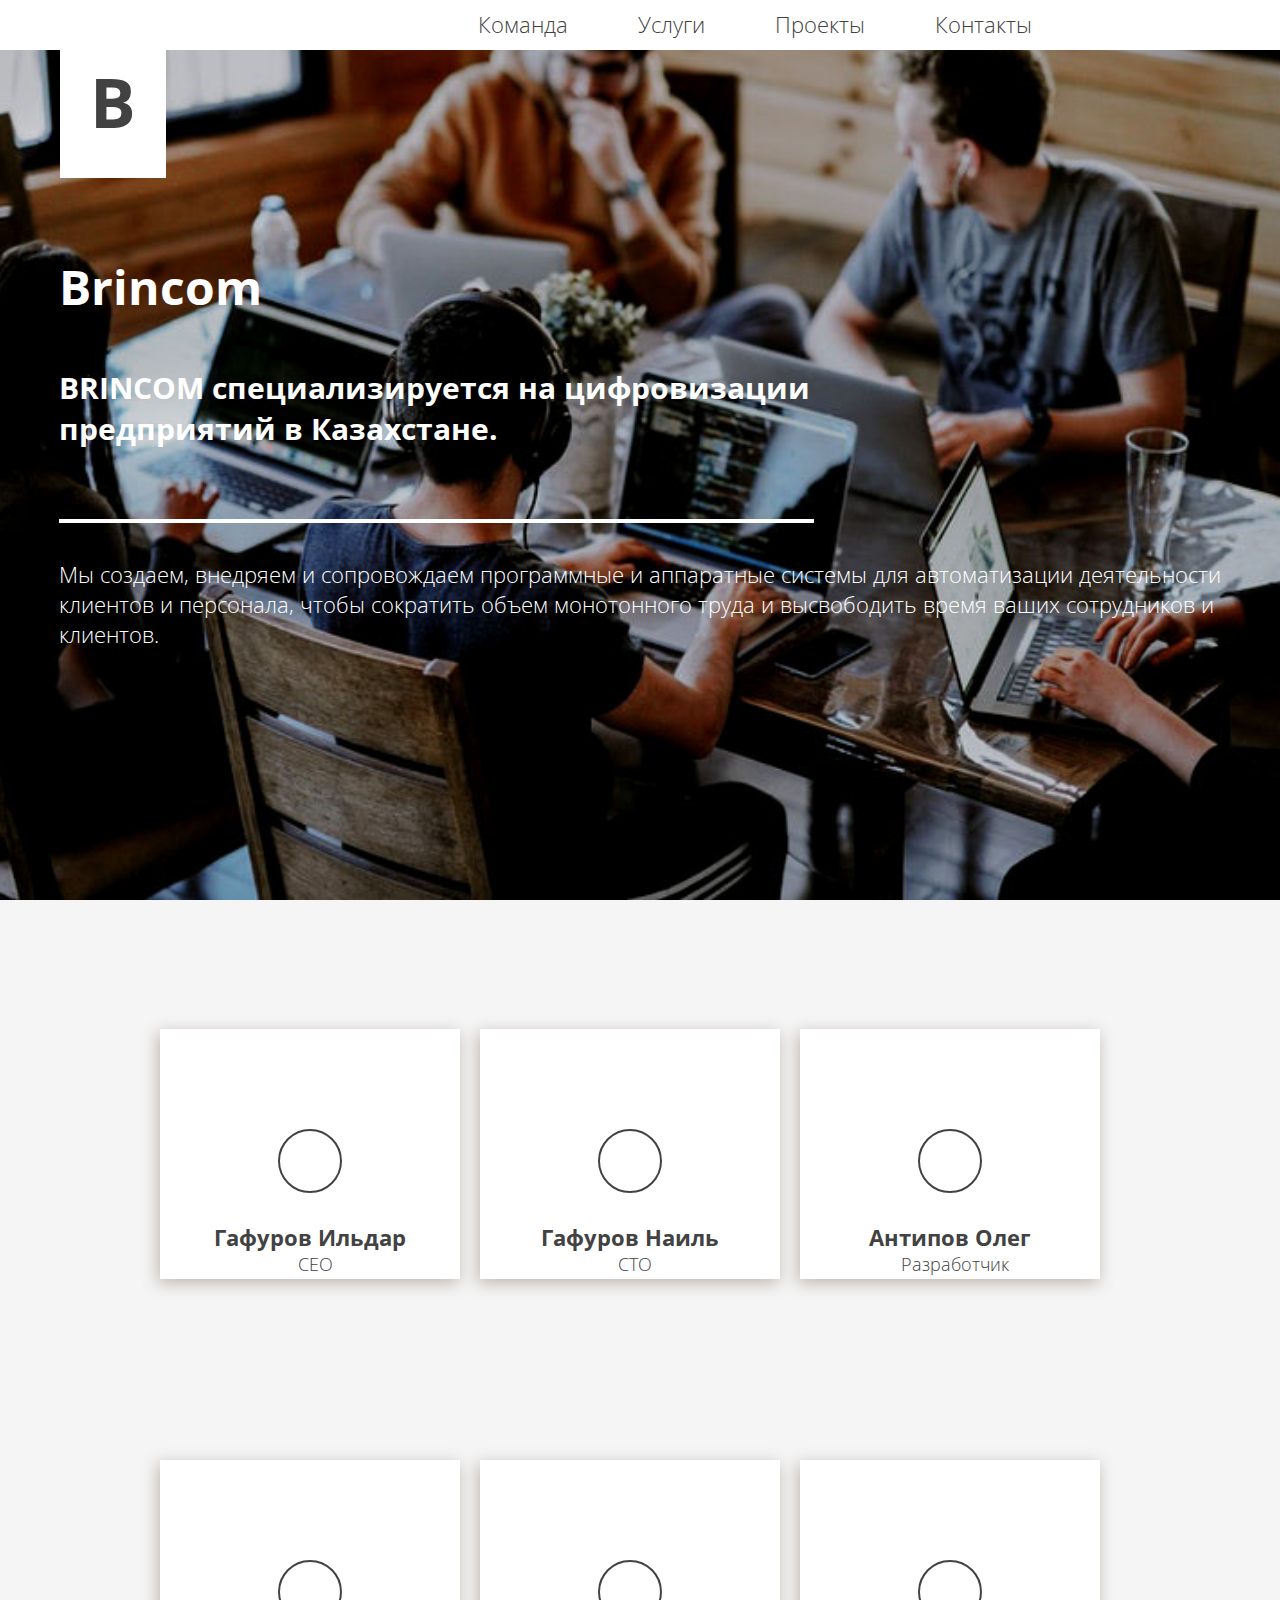
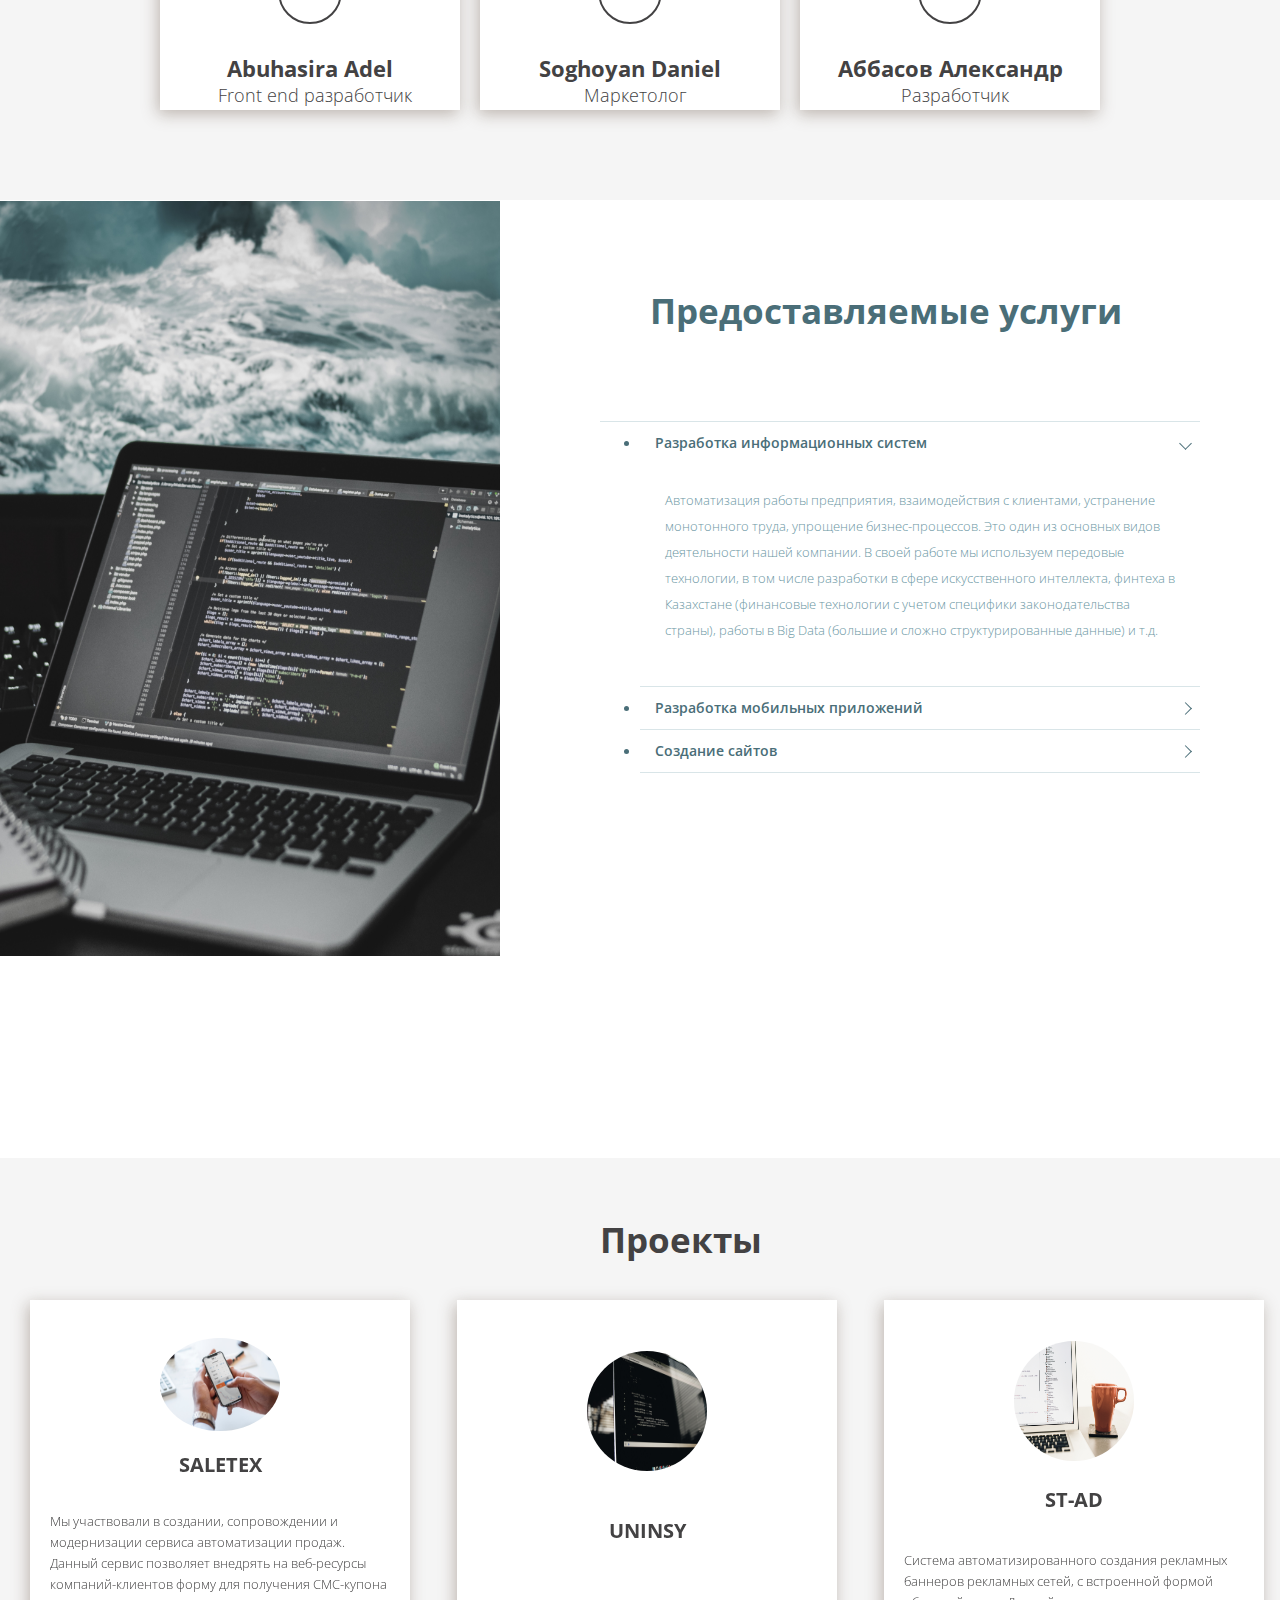
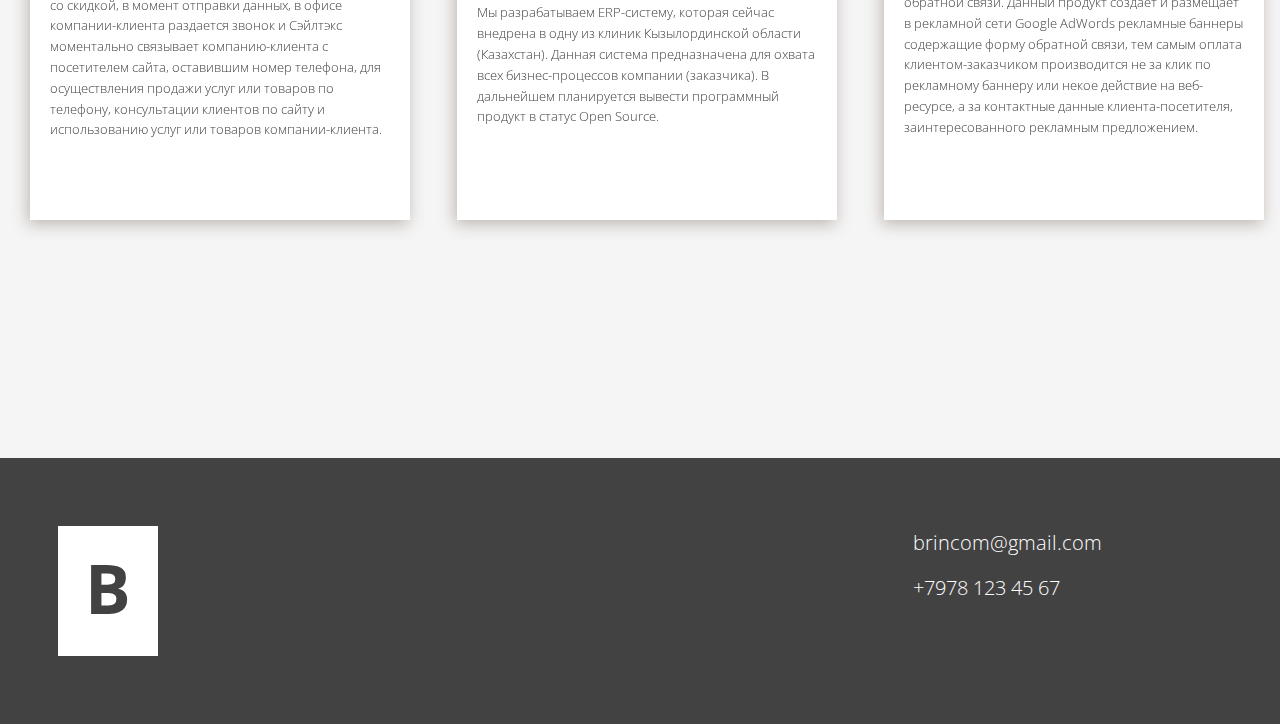
==== index.html @ cca187c6 "first commit" ====
<!DOCTYPE html>
<html lang="ru">
<head>
	<meta charset="UTF-8">

	<link href="https://fonts.googleapis.com/css?family=Fira+Sans:400,700&amp;subset=cyrillic,cyrillic-ext" rel="stylesheet">
	<link href="https://fonts.googleapis.com/css?family=Open+Sans:400,700&amp;subset=cyrillic,cyrillic-ext" rel="stylesheet">

	<link rel="stylesheet" href="https://use.fontawesome.com/releases/v5.1.0/css/all.css" integrity="sha384-lKuwvrZot6UHsBSfcMvOkWwlCMgc0TaWr+30HWe3a4ltaBwTZhyTEggF5tJv8tbt" crossorigin="anonymous">

	<link rel="stylesheet" href="slick/slick.css">
	<link rel="stylesheet" href="slick/slick-theme.css">

	<link rel="stylesheet" href="css/style.css">
    <link rel="stylesheet" href="css/media-queries.css">
    <link rel="stylesheet" href="css/accordion.css">

	<title>Brincom</title>
</head>
<body>
	<!-- first screen -->
<section id="header">
	<header>
		<nav>
			<a href="#team">Команда</a>
			<a href="#products">Услуги</a>
			<a href="#projects">Проекты</a>
			<a href="#footer">Контакты</a>
		</nav>


		<span class="nav-logo">B</span>
	</header>

	<h3>Brincom</h3>
	<h1>BRINCOM специализируется на цифровизации <br>предприятий в Казахстане.</h1>
	<span class="first-screen-line"></span>
	<p class="header"> Мы создаем, внедряем и сопровождаем программные и аппаратные системы для автоматизации деятельности клиентов и персонала, чтобы сократить объем монотонного труда и высвободить время ваших сотрудников и клиентов.</p>
</section>


<section id="team">
	<div class="first-row">
		<div class="first-team"><i class="fas fa-folder-open"></i><h4>Гафуров Ильдар</h4><p class="team">CEO</p></div>
		<div class="second-team"><i class="fas fa-desktop"></i><h4>Гафуров Наиль</h4><p class="team">CTO</p></div>
		<div class="third-team"><i class="fas fa-cloud"></i><h4>Антипов Олег</h4><p class="team">Разработчик</p></div>
	</div>

	<div class="second-row">
		<div class="fourth-team"><i class="fas fa-chart-bar"></i><h4>Abuhasira Adel</h4><p class="team">Front end разработчик</p></div>
		<div class="fifth-team"><i class="fas fa-chart-bar"></i><h4>Soghoyan Daniel</h4><p class="team">Маркетолог</p></div>
		<div class="sixth-team"><i class="fas fa-chart-bar"></i><h4>Аббасов Александр</h4><p class="team">Разработчик</p></div>
	</div>
</section>


<section id="products">

	<img src="img/laptop.jpg" alt="#" class="laptop">
	<h2>Предоставляемые услуги</h2>

<ul class="accordion">
	<li>
		<a>Разработка информационных систем</a>
		<p>Автоматизация работы предприятия, взаимодействия с клиентами, устранение монотонного труда, упрощение бизнес-процессов. Это один из основных видов деятельности нашей компании. В своей работе мы используем передовые технологии, в том числе разработки в сфере искусственного интеллекта, финтеха в Казахстане (финансовые технологии с учетом специфики законодательства страны), работы в Big Data (большие и сложно структурированные данные) и т.д.</p>
	</li>
	<li>
		<a>Разработка мобильных приложений</a>
		<p>Разработка мобильных приложений ведется в соответствии с требованиями рынка Казахстана (основные операционные системы - Android и iOS, интерфейс на казахском языке).</p>
	</li>
	<li>
		<a>Создание сайтов</a>
		<p>Cоздание сайтов в Казахстане - одно из наших направлений, для обеспечения полного цикла цифровизации, начиная от взаимодействия с клиентом. Сайты оптимизируются для лучшего взаимодействия с поисковыми системами. Также мы занимаемся продвижением сайтов в Казахстане и мире (с учетом национальной специфики стран).</p>
	</li>
</ul> <!-- / accordion -->
</section>


	<section id="projects">
		<h2 class="projects_header">Проекты</h2>

			<div class="project-slider">
				<div class="project">
					<img src="img/project_1.jpg" alt="#">
					<p class="name">SALETEX</span></p> <p class="content">Мы участвовали в создании, сопровождении и модернизации сервиса автоматизации продаж. Данный сервис позволяет внедрять на веб-ресурсы компаний-клиентов форму для получения СМС-купона со скидкой, в момент отправки данных, в офисе компании-клиента раздается звонок и Сэйлтэкс моментально связывает компанию-клиента с посетителем сайта, оставившим номер телефона, для осуществления продажи услуг или товаров по телефону, консультации клиентов по сайту и использованию услуг или товаров компании-клиента.</p>
				</div>
				
				<div class="project">
					<img src="img/project_2.jpg" alt="#">
					<p class="name">UNINSY</span></p><p class="content">Мы разрабатываем ERP-систему, которая сейчас внедрена в одну из клиник Кызылординской области (Казахстан). Данная система предназначена для охвата всех бизнес-процессов компании (заказчика). В дальнейшем планируется вывести программный продукт в статус Open Source.</p>
				</div>
				
				<div class="project">
					<img src="img/project_3.jpg" alt="#">
					<p class="name">ST-AD</span></p><p class="content">Система автоматизированного создания рекламных баннеров рекламных сетей, с встроенной формой обратной связи. Данный продукт создает и размещает в рекламной сети Google AdWords рекламные баннеры содержащие форму обратной связи, тем самым оплата клиентом-заказчиком производится не за клик по рекламному баннеру или некое действие на веб-ресурсе, а за контактные данные клиента-посетителя, заинтересованного рекламным предложением. </p>
				</div>
				
				<!-- <div class="project">
					<img src="img/project_4.jpg" alt="#">
					<p class="name">Lorem ipsum</span></p><p class="content">Lorem ipsum dolor sit amet, consectetur adipisicing elit. Quod, accusantium consectetur minus, nobis, suscipit distinctio iste deserunt cupiditate sed laboriosam vitae explicabo nihil ullam non fugiat dolorem repellendus quis harum!</p>
				</div>
				
				<div class="project">
					<img src="img/project_5.jpg" alt="#">
					<p class="name">Lorem ipsum</span></p><p class="content">Lorem ipsum dolor sit amet, consectetur adipisicing elit. Sint, voluptatem aliquid incidunt nulla neque, fuga quibusdam ipsum culpa, distinctio eaque commodi expedita quis, quaerat pariatur rem. Unde nihil tempora aperiam!</p>
				</div>
				
				<div class="project">
					<img src="img/project_6.jpg" alt="#">
					<p class="name">Lorem ipsum</span></p><p class="content">Lorem ipsum dolor sit amet, consectetur adipisicing elit. Earum ab voluptas eaque, veniam quos totam. Eos perferendis, porro nemo neque dignissimos aut corporis, illo amet vero debitis, tenetur possimus asperiores.</p>
				</div> -->
			</div>
	</section>

	<footer id="footer">
		<p class="footer-logo"><a href="#header">B</a></p>
		<div class="contacts">
			<a href="mailto:brincom@gmail.com">brincom@gmail.com</a><br>
			<a href="tel:+79781234567">+7978 123 45 67</a>

			<div class="social-media">
			<a href="#"><i class="fab fa-facebook-square"></i></a>
			<a href="#"><i class="fab fa-instagram"></i></a>
			<a href="#"><i class="fab fa-vk"></i></a>
			</div>
		</div>

		
	</footer>

  	<script src='http://cdnjs.cloudflare.com/ajax/libs/jquery/2.1.3/jquery.min.js'></script>

    <script src="js/accordion.js"></script>

    <script src="js/jquery-3.3.1.min.js"></script>
	<script type="text/javascript" src="js/jquery-migrate-1.2.1.min.js"></script>

	<script src="slick/slick.js"></script>

	 <script>
		$('.project-slider').slick({
			infinite: true,
	        slidesToShow: 3,
	        slidesToScroll: 1,
	         responsive: [
                {
                    breakpoint: 1200,
                    settings: {
                        slidesToShow: 2,
                        slidesToScroll: 1
                    }
                },

                {
                    breakpoint: 992,
                    settings: {
                        slidesToShow: 1,
                        slidesToScroll: 1
                    }
                },
                {
                    breakpoint: 768,
                    settings: {
                        slidesToShow: 1,
                        slidesToScroll: 1
                    }
                },
                {
                    breakpoint: 540,
                    settings: {
                        slidesToShow: 1,
                        slidesToScroll: 1
                    }
                }
            ]
		});
	</script>

	<script>
	  $(document).ready(function(){
	    $("a[href*='#']").on("click", function(e){
	        var anchor = $(this);
	        $('html, body').stop().animate({
	            scrollTop: $(anchor.attr('href')).offset().top
	        }, 777);
	        e.preventDefault();
	        return false;
	    });
	});
	</script>


</body>
</html>
---- css/style.css ----
body{
	font-family: 'Fira Sans', sans-serif;
	font-family: 'Open Sans', sans-serif;
	margin: 0;
	padding: 0;
	border: 0;
	outline: 0; 
	overflow-x: hidden;
}

/* first screen  */

#header{
	background: url('../img/main-bg.jpg') no-repeat center center;
	background-size: cover;
	min-height: 700px;
	height: 100vh; 
	outline: 0;
}


nav{
	display: flex;
	flex-direction: row;
	justify-content: center;
	align-items: center;
	height: 50px;
	width: 100%;
	background-color: #fff;
	font-size: 22px;
	padding-left: 150px;
	position: fixed;
	z-index: 1;
}


nav a{
	text-decoration: none;
	color: #434243;
	padding-right: 70px;
}

nav a:after {
    display: block; 
    content: ""; 
    height: 3px; 
    width: 0%; 
    background-color: #434243; 
    transition: width 0.4s ease-in-out; 
}

nav a:hover:after,
nav a:focus:after {
    width: 100%;
}


.nav-logo{
	position: relative;
	font-size: 68px;
	line-height: 3;
	font-weight: bold;
	background-color: #fff;
	padding: 30px;
	margin-left: 60px;
	color: #434243;
}


#header h3{
	position: relative;
	color: #fff;
	margin-left: 59px;
	font-size: 48px;
	margin-top: 0;
	padding-top: 50px;
}


#header h1{
	color: #fff;
	font-size: 30px;
	margin-left: 59px; 
}

#header p{
	font-size: 22px;
	margin-top: 110px;
	color: #fff;
	margin-left: 59px; 
}


.first-screen-line{
	position: absolute;
	margin-left: 59px;
	margin-top: 50px;
	background-color: #fff;
	width: 755px;
	height: 4px;	
}


/*team*/

#team{
	min-height: 700px;
	height: 100vh; 
	display: flex;
	flex-wrap: wrap;
	flex-direction: column;
	justify-content: space-around;
	align-items: center;
	color: #434243;
	background-color: #f5f5f5;
}


.first-row{
	display: flex;
	flex-wrap: wrap;
	flex-direction: row;
	justify-content: space-around;
	align-items: center;
	margin-top: 3%;
}
.second-row{
	display: flex;
	flex-wrap: wrap;
	flex-direction: row;
	justify-content: space-around;
	align-items: center;
}

.team{
	color: #434243;
	padding-left: 30px;
	padding-right: 20px;
	margin-bottom: 100px;
	font-size: 18px;
}

#team h4{
	font-size: 22px;
	font-weight: bold;
	margin-bottom: -20px;
}

#team h4:after {
    display: block; 
    content: ""; 
    height: 2px; 
    width: 0%; 
    background-color: #434243; 
    transition: width 0.4s ease-in-out; 
}

#team h4:hover:after,
#team h4:focus:after {
    width: 100%;
}



#team .fas{
	margin-top: 100px;
	font-size: 30px;
	padding: 30px;
	color: #434243;
	border: 2px solid #434243;
	border-radius: 50%;
}

.first-team, .second-team, .third-team, .fourth-team, .fifth-team, .sixth-team{
	display: flex;
	flex-direction: column;
	justify-content: space-around;
	align-items: center;
	margin-right: 20px;
	width: 300px;
	height: 250px;
	box-shadow:-2px 4px 15px rgba(126, 108, 96, 0.47);
	background-color: #fff;
}



/*products*/


#products{
	min-height: 700px;
	height: 100vh; 
}

.laptop{
	width: 500px;
	height: 755px;
	position: absolute;
	left: 0;
	margin-top: -28px;
}


/*projects*/

#projects{
	min-height: 700px;
	height: 100vh; 
	background-color: #f5f5f5;
}


.project{
	width: 380px !important;
	height: 520px;
	margin-left: 30px;
	margin-right: 30px;
	margin-top: -50px;
	display: flex !important;
	flex-direction: column;
	justify-content: space-around;
	align-items: center;
	box-shadow:-2px 4px 15px rgba(126, 108, 96, 0.47);
	color: #434243;
	background-color: #fff;
}

.projects_header{
	margin-left: 600px;
	color: #434243;

}

.name{
	font-size: 20px;
	font-weight: bold;
}

.content{
	margin-left: 20px;
	margin-right: 20px;
	margin-bottom: 80px;
	line-height: 1.6;
}

.project img{
	width: 120px;
	height: 120px;
	border-radius: 50%;
	margin-top: 10%;
}


/*footer*/

footer{
	display: flex;
	flex-direction: row;
	justify-content: space-around;
	align-items: center;
	min-height: 150px;
	background-color: #434243;
	width: 100%;
}


.footer-logo{
	text-align: center;
	padding-top: 15px;
	font-size: 68px;
	font-weight: bold;
	width: 100px;
	height: 115px;
	background-color: #fff;
	color: #434243;
	margin-left: -320px;
}

.footer-logo a{
	text-decoration: none;
	color: #434243;
}



.contacts{
	display: flex;
	flex-direction: column;
	justify-content: space-around;
	align-items: flex-start;
	margin-right: -200px;
}


.contacts a{
	color: #fff;
	text-decoration: none;
	font-size: 20px;
}

.social-media{
	margin-top: 20px;

}

.social-media a{
	color: #fff;
	font-size: 24px;
	padding-right: 10px;
}
---- css/media-queries.css ----
@media only screen and (max-width : 1200px){

	nav{
		font-size: 20px;
		padding-left: 100px;
	}

	

	#benefits h4{
		font-size: 24px;
	}

	.accordion{
		max-width: 350px !important;
		min-width: 350px !important;
	}

	h2{
		font-size: 30px !important;
	}

	.projects_header{
		margin-left: 450px;
	}

	.project{
		width: 350px !important;
		position: relative;
   	 	margin-left: auto;
   	 	margin-right: auto;
	}

	.footer-logo{
		margin-left: -250px;
	}
}



@media only screen and (max-width : 992px) {

	nav{
		font-size: 18px;
		padding-left: 100px;
	}

	nav a{
		padding-right: 25px;
	}

	#header h1{
		font-size: 26px;
	
	}

	#header p{
		font-size: 18px;
	}

	#team h4{
		font-size: 20px;

	}

	#team .fas{
		padding: 20px;
		font-size: 50px;
	}


	.first-team, .second-team, .third-team, .fourth-team, .fifth-team, .sixth-team{
		width: 230px;
	}


	.laptop{
		visibility: hidden;
	}


	.accordion{
		max-width: 560px !important;
  		min-width: 560px !important;
		margin-left: -500px !important;
		
	}

	h2{
		margin-left: 100px !important;
	}

	.projects_header{
		margin-left: 350px !important;
	}

	.project{
		width: 400px !important;
		position: relative;
   	 	margin-left: auto;
   	 	margin-right: auto;
	}

	.footer-logo{
		margin-left: -180px;
	}

	}


@media only screen and (max-width : 768px) {
			
	nav{
		font-size: 16px;
		padding-left: 10px;
	}

	nav a{
		padding-right: 15px;
	}

	#header h3{
		font-size: 36px;
		padding-top: 50px;
	}


	#header h1{
		font-size: 24px;
	
	}

	#header p{
		font-size: 20px;
	}
	
	.first-screen-line{
		width: 500px;
	}

	.first-team, .second-team, .third-team, .fourth-team, .fifth-team, .sixth-team{
		width: 150px;
	}

	#team .fas{
		font-size: 32px;
		padding: 10px;
		margin-top: 75px;
	}

	#team h4{
		margin-top: 10px;
	}
	
	#products{
		min-height: 1000px;
	}

	.accordion{
		max-width: 400px !important;
  		min-width: 400px !important;
		margin-left: -550px !important;
	}

	h2{
		margin-left: 70px !important;
	}


	.projects_header{
		margin-left: 250px !important;
	}

	.project{
		width: 300px !important;
		position: relative;
   	 	margin-left: auto;
   	 	margin-right: auto;
	}

	.project img{
		width: 70px;
		height: 70px;
	}


	.footer-logo{
		margin-left: -100px;
	}

	.contacts{
		margin-right: -100px;
	}

	.contacts a{
	font-size: 16px;
	}

}



@media only screen and (max-width : 540px) {
		
	nav{
		font-size: 14px;
		padding-left: 10px;
	}

	nav a{
		padding-right: 10px;
	}

	.nav-logo{
		font-size: 58px;
		padding: 20px;
		margin-left: 30px;
	}

	#header h3{
		margin-left: 30px;
		font-size: 28px;
	}


	#header h1{
		margin-left: 30px;
		font-size: 20px;
	}


	#header p{
		font-size: 12px;
		margin-left: 30px; 
		margin-top: 90px;
	}


	.first-screen-line{
		margin-left: 30px;
		width: 250px;
		height: 2px;	
	}

	.project{
		width: 300px !important;
		position: relative;
   	 	margin-left: auto;
   	 	margin-right: auto;
	}
	

.first-team, .second-team, .third-team, .fourth-team, .fifth-team, .sixth-team{
		width: 100px;
	}

	#benefits .fas{
		margin-top: 100px;
		font-size: 24px;
		padding: 7px;
	}

	.benefits{
		margin-top: -20px;
	}

	.fourth-benefit{
		visibility: hidden;
	}
	
	.accordion {
		margin-top: -40px !important;
  		left: 580px !important;
 		max-width: 220px !important;
  		min-width: 220px !important;
	}	

	h2{
		margin-top: -20px;
		margin-left: 20px !important;
		font-size: 18px !important;
	}

	.accordion li p {
  		padding: 10px 5px 30px !important;
	}

	.projects_header{
		font-size: 22px !important;
		margin-left: 130px !important;
	}


	.footer-logo{
		margin-left: -30px;
	}

	.contacts{
		margin-right: -30px;
	}

}
---- css/accordion.css ----
body {
  font-family: "Open Sans";
  font-size: 13px;
  font-size: 0.8125rem;
  font-weight: 300;
  color: #4a6e78;
}

h2 {
  /*text-align: center;
*/  font-size: 35px;
  font-size: 2.1875rem;
 line-height: 1.8;
 padding: 50px 0;
  margin-left: 650px;
}

.accordion {
  position: absolute;
  left: 600px;
  max-width: 560px;
  min-width: 560px;
  margin: 0 auto 100px;
  border-top: 1px solid #d9e5e8;
}
.accordion li {
  border-bottom: 1px solid #d9e5e8;
  position: relative;
}
.accordion li p {
  display: none;
  padding: 10px 25px 30px;
  color: #6b97a4;
}
.accordion a {
  width: 100%;
  display: block;
  cursor: pointer;
  font-weight: 600;
  line-height: 3;
  font-size: 14px;
  font-size: 0.875rem;
  text-indent: 15px;
  user-select: none;
}
.accordion a:after {
  width: 8px;
  height: 8px;
  border-right: 1px solid #4a6e78;
  border-bottom: 1px solid #4a6e78;
  position: absolute;
  right: 10px;
  content: " ";
  top: 17px;
  transform: rotate(-45deg);
  -webkit-transition: all 0.2s ease-in-out;
  -moz-transition: all 0.2s ease-in-out;
  transition: all 0.2s ease-in-out;
}
.accordion p {
  font-size: 13px;
  font-size: 0.8125rem;
  line-height: 2;
  padding: 10px;
}

a.active:after {
  transform: rotate(45deg);
  -webkit-transition: all 0.2s ease-in-out;
  -moz-transition: all 0.2s ease-in-out;
  transition: all 0.2s ease-in-out;
}
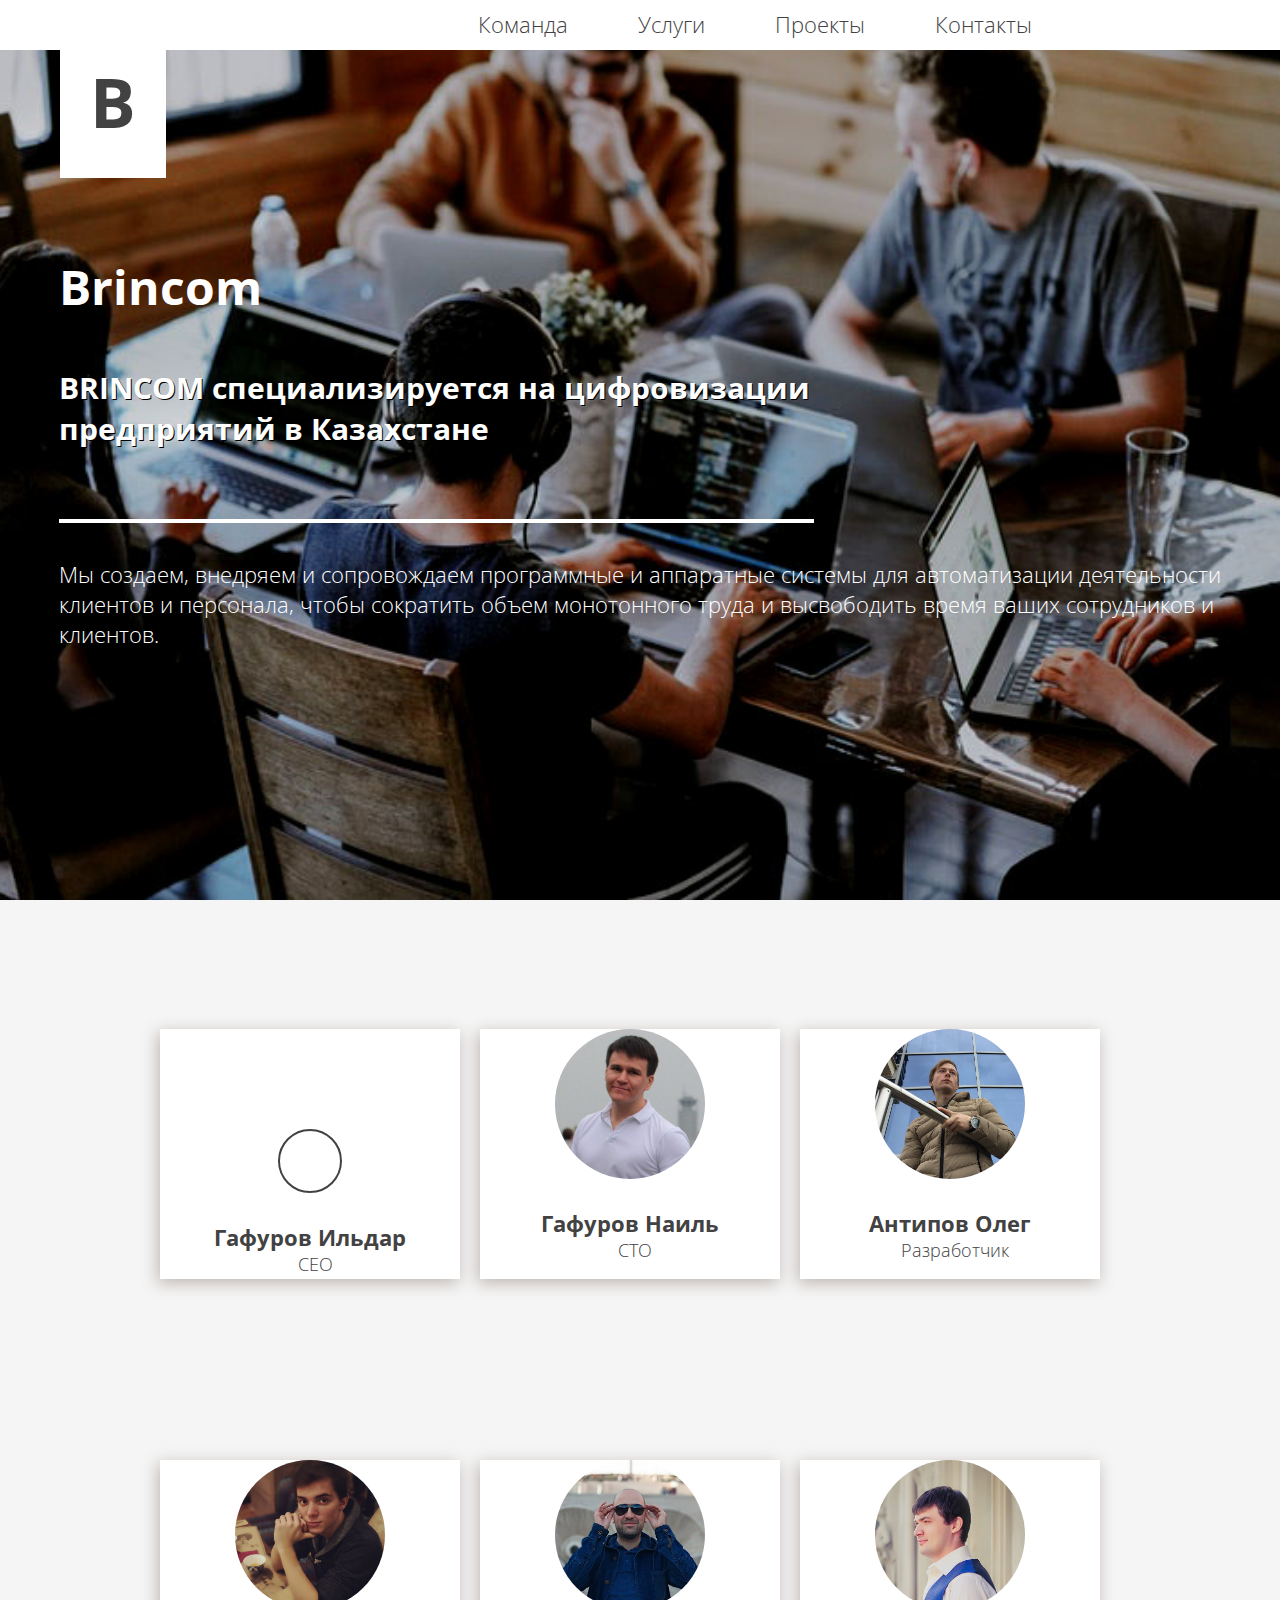
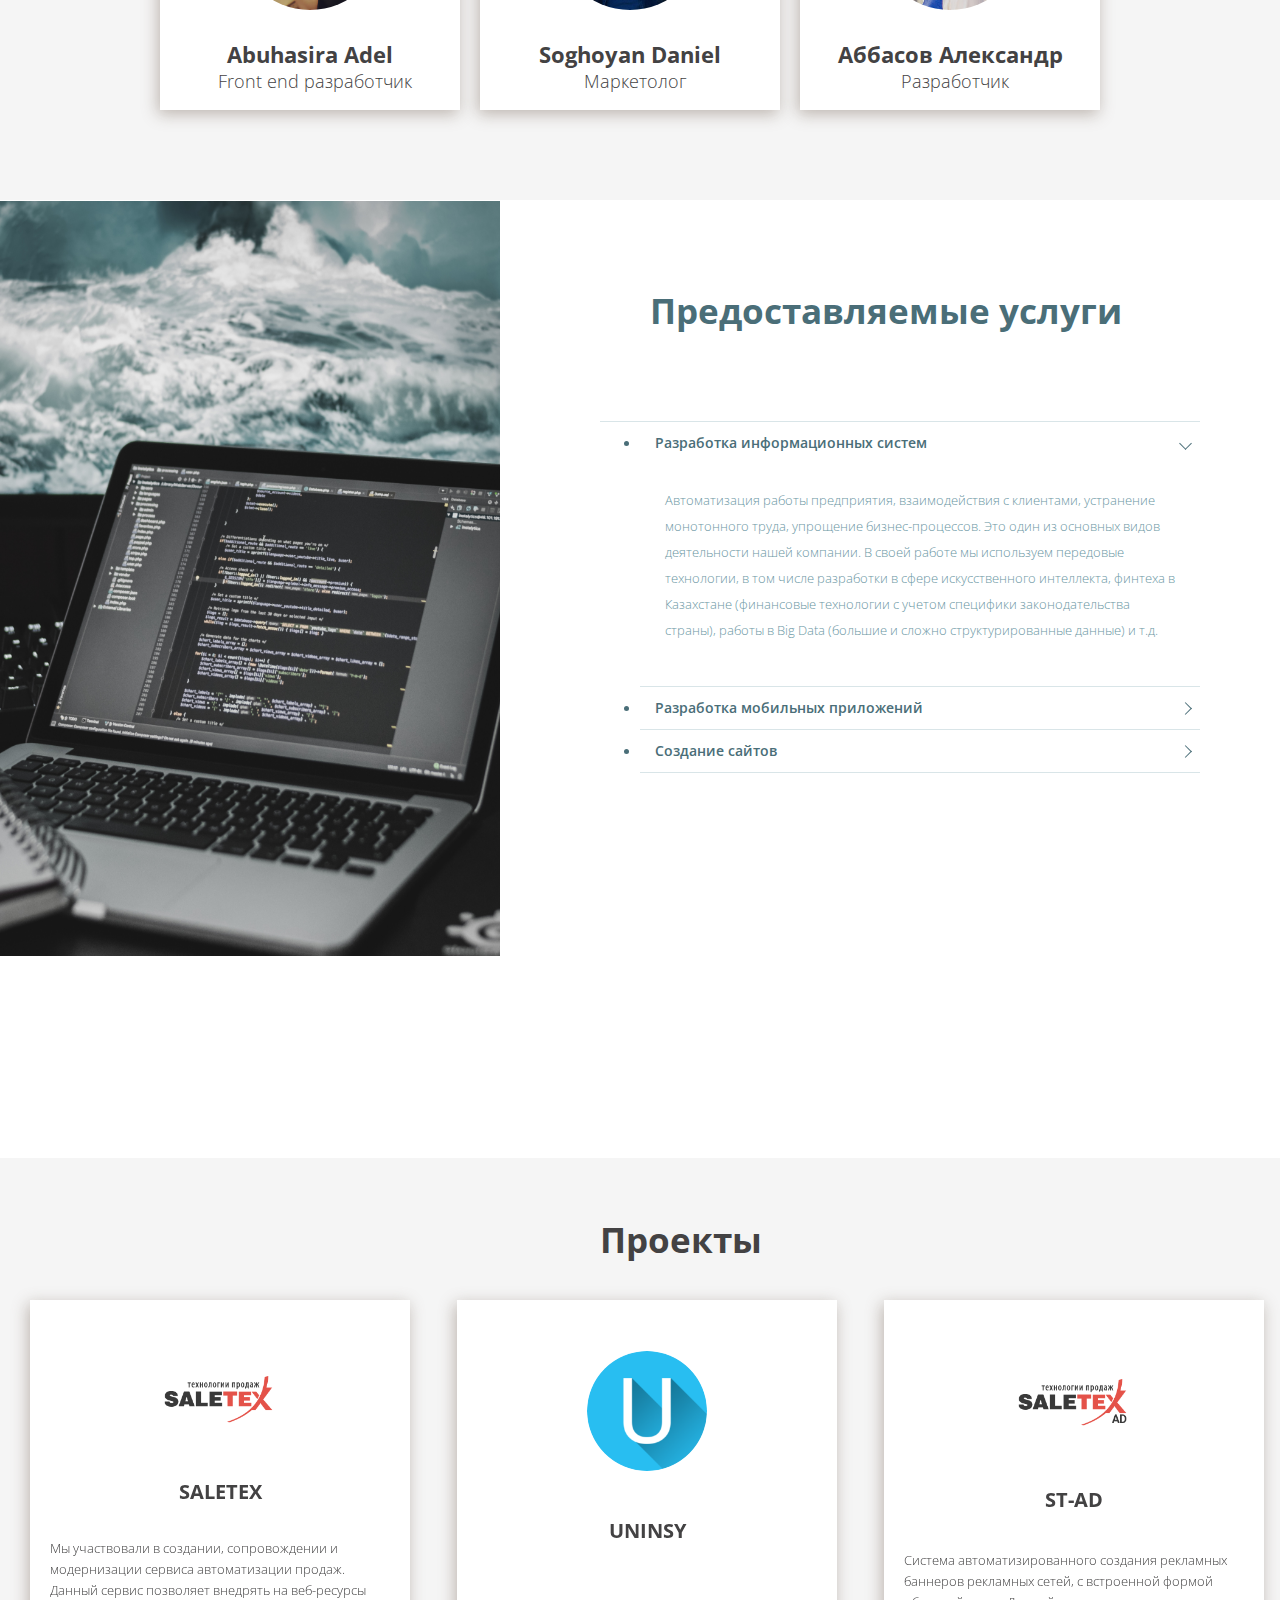
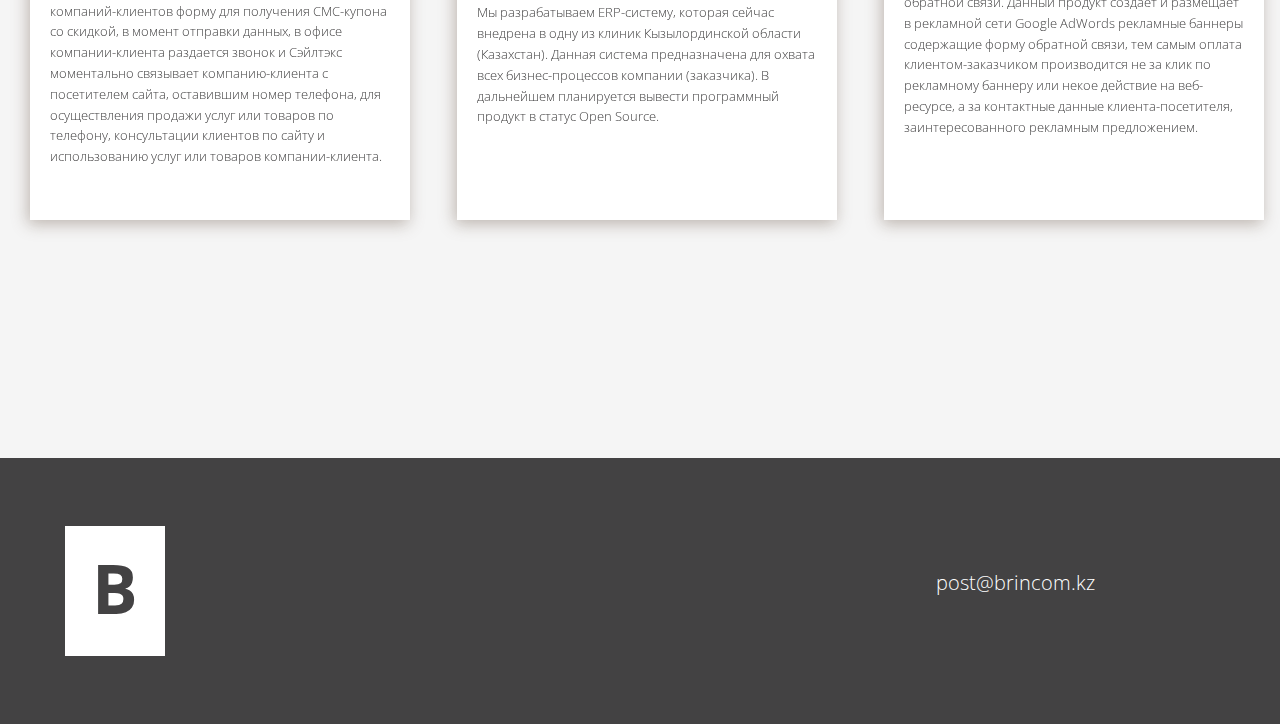
==== commit 36e0c8bc: "second commit" ====
--- a/index.html
+++ b/index.html
@@ -8,12 +8,12 @@
 
 	<link rel="stylesheet" href="https://use.fontawesome.com/releases/v5.1.0/css/all.css" integrity="sha384-lKuwvrZot6UHsBSfcMvOkWwlCMgc0TaWr+30HWe3a4ltaBwTZhyTEggF5tJv8tbt" crossorigin="anonymous">
 
-	<link rel="stylesheet" href="slick/slick.css">
-	<link rel="stylesheet" href="slick/slick-theme.css">
+	
+    <link rel="stylesheet" href="css/accordion.css">
 
-	<link rel="stylesheet" href="css/style.css">
-    <link rel="stylesheet" href="css/media-queries.css">
-    <link rel="stylesheet" href="css/accordion.css">
+    <meta name="viewport" content="width=device-width, initial-scale=1.0">
+
+
 
 	<title>Brincom</title>
 </head>
@@ -33,7 +33,7 @@
 	</header>
 
 	<h3>Brincom</h3>
-	<h1>BRINCOM специализируется на цифровизации <br>предприятий в Казахстане.</h1>
+	<h1>BRINCOM специализируется на цифровизации <br>предприятий в Казахстане</h1>
 	<span class="first-screen-line"></span>
 	<p class="header"> Мы создаем, внедряем и сопровождаем программные и аппаратные системы для автоматизации деятельности клиентов и персонала, чтобы сократить объем монотонного труда и высвободить время ваших сотрудников и клиентов.</p>
 </section>
@@ -42,14 +42,14 @@
 <section id="team">
 	<div class="first-row">
 		<div class="first-team"><i class="fas fa-folder-open"></i><h4>Гафуров Ильдар</h4><p class="team">CEO</p></div>
-		<div class="second-team"><i class="fas fa-desktop"></i><h4>Гафуров Наиль</h4><p class="team">CTO</p></div>
-		<div class="third-team"><i class="fas fa-cloud"></i><h4>Антипов Олег</h4><p class="team">Разработчик</p></div>
+		<div class="second-team"><img src="img/nail.jpg" alt="#"><h4>Гафуров Наиль</h4><p class="team">CTO</p></div>
+		<div class="third-team"><img src="img/oleg.jpg" alt="#"><h4>Антипов Олег</h4><p class="team">Разработчик</p></div>
 	</div>
 
 	<div class="second-row">
-		<div class="fourth-team"><i class="fas fa-chart-bar"></i><h4>Abuhasira Adel</h4><p class="team">Front end разработчик</p></div>
-		<div class="fifth-team"><i class="fas fa-chart-bar"></i><h4>Soghoyan Daniel</h4><p class="team">Маркетолог</p></div>
-		<div class="sixth-team"><i class="fas fa-chart-bar"></i><h4>Аббасов Александр</h4><p class="team">Разработчик</p></div>
+		<div class="fourth-team"><img src="img/adel.jpg" alt="#"><h4>Abuhasira Adel</h4><p class="team">Front end разработчик</p></div>
+		<div class="fifth-team"><img src="img/daniel.jpg" alt=""><h4>Soghoyan Daniel</h4><p class="team">Маркетолог</p></div>
+		<div class="sixth-team"><img src="img/alexander.jpg" alt="#"><h4>Аббасов Александр</h4><p class="team">Разработчик</p></div>
 	</div>
 </section>
 
@@ -81,18 +81,18 @@
 
 			<div class="project-slider">
 				<div class="project">
-					<img src="img/project_1.jpg" alt="#">
-					<p class="name">SALETEX</span></p> <p class="content">Мы участвовали в создании, сопровождении и модернизации сервиса автоматизации продаж. Данный сервис позволяет внедрять на веб-ресурсы компаний-клиентов форму для получения СМС-купона со скидкой, в момент отправки данных, в офисе компании-клиента раздается звонок и Сэйлтэкс моментально связывает компанию-клиента с посетителем сайта, оставившим номер телефона, для осуществления продажи услуг или товаров по телефону, консультации клиентов по сайту и использованию услуг или товаров компании-клиента.</p>
+					<img src="img/saletex_logo.png" alt="#">
+					<p class="name">SALETEX</p> <p class="content">Мы участвовали в создании, сопровождении и модернизации сервиса автоматизации продаж. Данный сервис позволяет внедрять на веб-ресурсы компаний-клиентов форму для получения СМС-купона со скидкой, в момент отправки данных, в офисе компании-клиента раздается звонок и Сэйлтэкс моментально связывает компанию-клиента с посетителем сайта, оставившим номер телефона, для осуществления продажи услуг или товаров по телефону, консультации клиентов по сайту и использованию услуг или товаров компании-клиента.</p>
 				</div>
 				
 				<div class="project">
-					<img src="img/project_2.jpg" alt="#">
-					<p class="name">UNINSY</span></p><p class="content">Мы разрабатываем ERP-систему, которая сейчас внедрена в одну из клиник Кызылординской области (Казахстан). Данная система предназначена для охвата всех бизнес-процессов компании (заказчика). В дальнейшем планируется вывести программный продукт в статус Open Source.</p>
+					<img src="img/uninsy_logo.png" alt="#">
+					<p class="name">UNINSY</p><p class="content">Мы разрабатываем ERP-систему, которая сейчас внедрена в одну из клиник Кызылординской области (Казахстан). Данная система предназначена для охвата всех бизнес-процессов компании (заказчика). В дальнейшем планируется вывести программный продукт в статус Open Source.</p>
 				</div>
 				
 				<div class="project">
-					<img src="img/project_3.jpg" alt="#">
-					<p class="name">ST-AD</span></p><p class="content">Система автоматизированного создания рекламных баннеров рекламных сетей, с встроенной формой обратной связи. Данный продукт создает и размещает в рекламной сети Google AdWords рекламные баннеры содержащие форму обратной связи, тем самым оплата клиентом-заказчиком производится не за клик по рекламному баннеру или некое действие на веб-ресурсе, а за контактные данные клиента-посетителя, заинтересованного рекламным предложением. </p>
+					<img src="img/stad_logo.png" alt="#">
+					<p class="name">ST-AD</p><p class="content">Система автоматизированного создания рекламных баннеров рекламных сетей, с встроенной формой обратной связи. Данный продукт создает и размещает в рекламной сети Google AdWords рекламные баннеры содержащие форму обратной связи, тем самым оплата клиентом-заказчиком производится не за клик по рекламному баннеру или некое действие на веб-ресурсе, а за контактные данные клиента-посетителя, заинтересованного рекламным предложением. </p>
 				</div>
 				
 				<!-- <div class="project">
@@ -115,25 +115,24 @@
 	<footer id="footer">
 		<p class="footer-logo"><a href="#header">B</a></p>
 		<div class="contacts">
-			<a href="mailto:brincom@gmail.com">brincom@gmail.com</a><br>
-			<a href="tel:+79781234567">+7978 123 45 67</a>
-
-			<div class="social-media">
-			<a href="#"><i class="fab fa-facebook-square"></i></a>
-			<a href="#"><i class="fab fa-instagram"></i></a>
-			<a href="#"><i class="fab fa-vk"></i></a>
-			</div>
+			<a href="mailto:brincom@gmail.com">post@brincom.kz</a><br>
 		</div>
 
 		
 	</footer>
+
+	<link rel="stylesheet" href="slick/slick.css">
+	<link rel="stylesheet" href="slick/slick-theme.css">
+
+	<link rel="stylesheet" href="css/style.css">
+    <link rel="stylesheet" href="css/media-queries.css">
 
   	<script src='http://cdnjs.cloudflare.com/ajax/libs/jquery/2.1.3/jquery.min.js'></script>
 
     <script src="js/accordion.js"></script>
 
     <script src="js/jquery-3.3.1.min.js"></script>
-	<script type="text/javascript" src="js/jquery-migrate-1.2.1.min.js"></script>
+	<script src="js/jquery-migrate-1.2.1.min.js"></script>
 
 	<script src="slick/slick.js"></script>
 
--- a/css/style.css
+++ b/css/style.css
@@ -81,6 +81,7 @@
 	color: #fff;
 	font-size: 30px;
 	margin-left: 59px; 
+	text-shadow: 1px 1px #000;
 }
 
 #header p{
@@ -160,9 +161,13 @@
     width: 100%;
 }
 
-
-
-#team .fas{
+#team img{
+	width: 150px;
+	border-radius: 50%;
+}
+
+
+#team .fas, .far{
 	margin-top: 100px;
 	font-size: 30px;
 	padding: 30px;
@@ -299,13 +304,3 @@
 	font-size: 20px;
 }
 
-.social-media{
-	margin-top: 20px;
-
-}
-
-.social-media a{
-	color: #fff;
-	font-size: 24px;
-	padding-right: 10px;
-}--- a/css/media-queries.css
+++ b/css/media-queries.css
@@ -17,7 +17,7 @@
 	}
 
 	h2{
-		font-size: 30px !important;
+		font-size: 26px !important;
 	}
 
 	.projects_header{
@@ -73,16 +73,32 @@
 		width: 230px;
 	}
 
+	.fourth-team img{
+		margin-top: 10% !important; 
+	}
+
+
+	#team h4{
+		text-align: center;
+	}
+
+	#team p{
+		text-align: center;
+	}
+
 
 	.laptop{
 		visibility: hidden;
 	}
 
+	.accordion h2{
+		padding-bottom: 0 !important;
+	}
 
 	.accordion{
 		max-width: 560px !important;
   		min-width: 560px !important;
-		margin-left: -500px !important;
+		margin-left: -550px !important;
 		
 	}
 
@@ -129,18 +145,38 @@
 		font-size: 24px;
 	
 	}
-
-	#header p{
-		font-size: 20px;
-	}
 	
 	.first-screen-line{
 		width: 500px;
 	}
 
+	.header{
+		font-size: 11px;
+	}
+
 	.first-team, .second-team, .third-team, .fourth-team, .fifth-team, .sixth-team{
 		width: 150px;
 	}
+
+	#team img{
+		width: 100px;
+		margin-top: 60%;
+	}
+
+	.fourth-team img{
+		margin-top: 75% !important; 
+	}
+
+	#team h4{
+		font-size: 18px;
+		text-align: center;
+	}
+
+	.team{
+		margin-top: 25%;
+		font-size: 14px;
+	}
+
 
 	#team .fas{
 		font-size: 32px;
@@ -153,7 +189,7 @@
 	}
 	
 	#products{
-		min-height: 1000px;
+		min-height: 800px;
 	}
 
 	.accordion{
@@ -250,8 +286,33 @@
 	}
 	
 
-.first-team, .second-team, .third-team, .fourth-team, .fifth-team, .sixth-team{
+	.first-team, .second-team, .third-team, .fourth-team, .fifth-team, .sixth-team{
 		width: 100px;
+		height: 200px;
+	}
+
+
+	#team img{
+		width: 70px;
+		margin-top: 60%;
+	}
+
+	.fourth-team img{
+		margin-top: 75% !important; 
+	}
+
+	#team h4{
+		font-size: 16px;
+		text-align: center;
+	}
+
+	.team{
+		margin-top: 25%;
+		font-size: 12px;
+	}
+
+	.second-row{
+		margin-top: -40%;
 	}
 
 	#benefits .fas{
@@ -266,6 +327,10 @@
 
 	.fourth-benefit{
 		visibility: hidden;
+	}
+
+	#products{
+		min-height: 900px;
 	}
 	
 	.accordion {
@@ -287,7 +352,8 @@
 
 	.projects_header{
 		font-size: 22px !important;
-		margin-left: 130px !important;
+		margin-left: 10px !important;
+		text-align: center;
 	}
 
 
